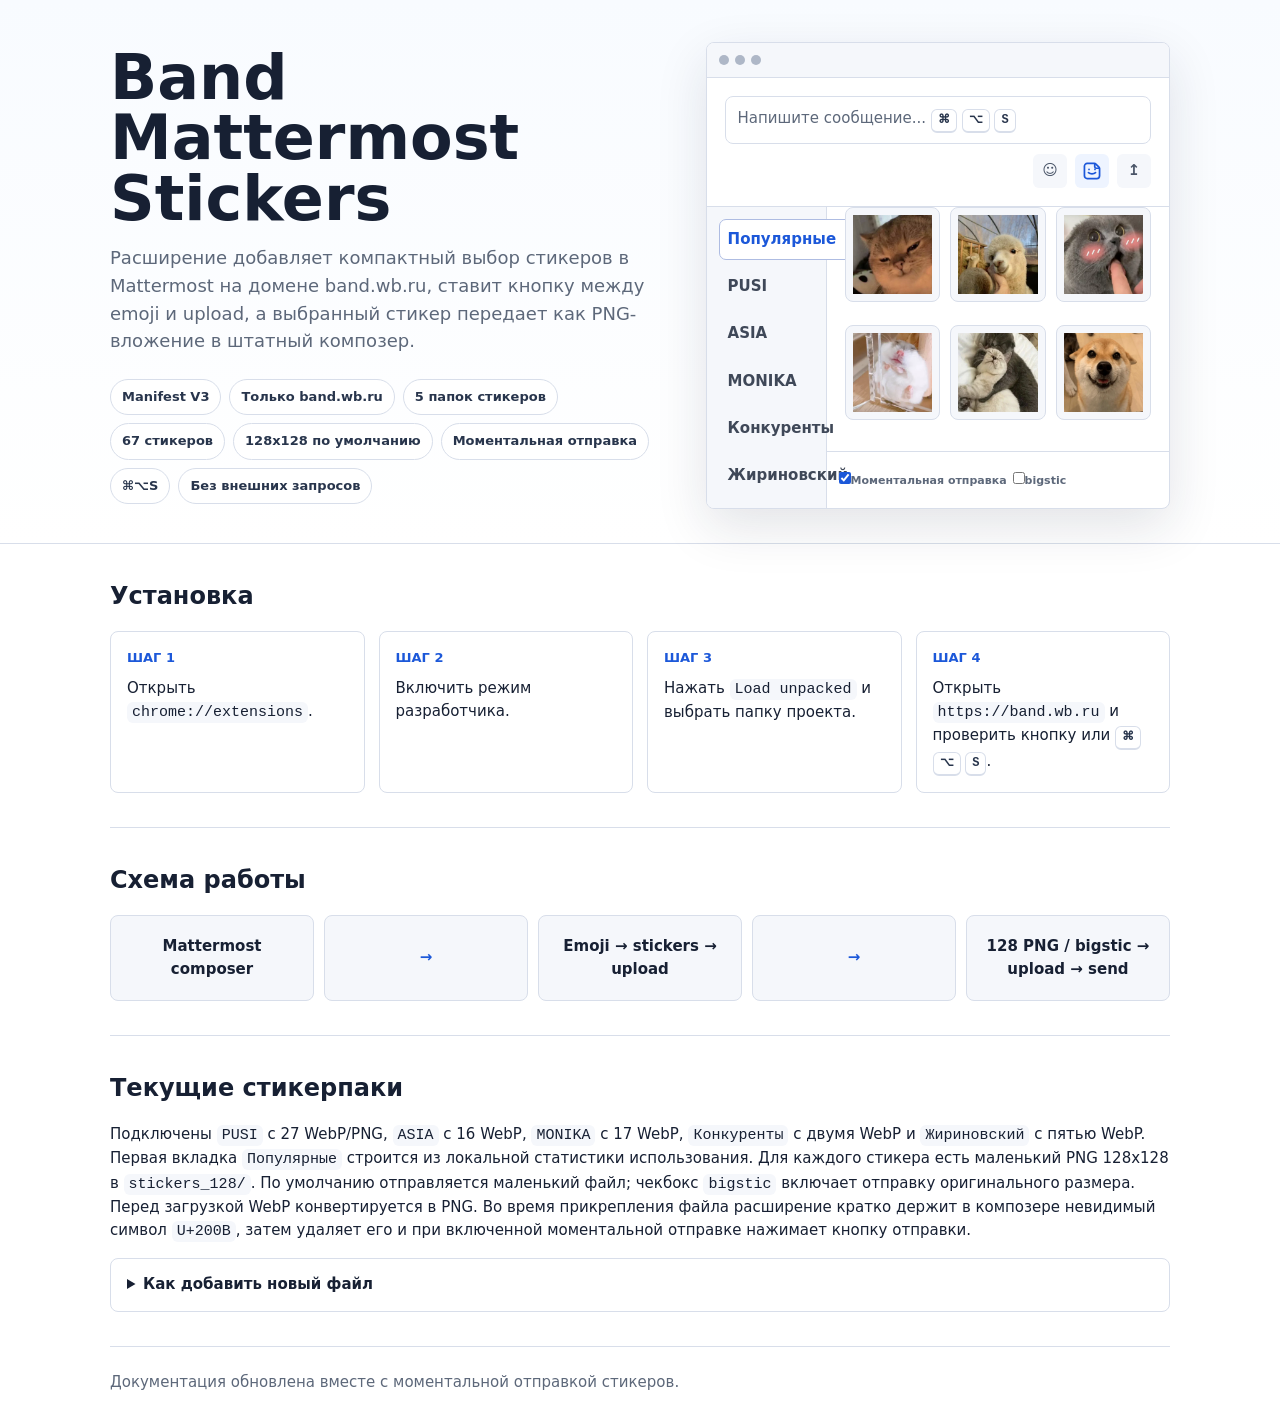
==== docs/index.html @ ec5d838d "Инициализация Chrome Extension Band Mattermost Stickers v0.1.0 Описание Создана полная структура Chr" ====
<!doctype html>
<html lang="ru">
  <head>
    <meta charset="utf-8">
    <meta name="viewport" content="width=device-width, initial-scale=1">
    <title>Band Mattermost Stickers</title>
    <style>
      :root {
        color-scheme: light;
        --ink: #172033;
        --muted: #5d687a;
        --line: #d8deea;
        --soft: #f5f7fb;
        --accent: #1c58d9;
        --ok: #287a3e;
      }

      * {
        box-sizing: border-box;
      }

      body {
        margin: 0;
        background: #ffffff;
        color: var(--ink);
        font: 15px/1.55 Inter, ui-sans-serif, system-ui, -apple-system, BlinkMacSystemFont, "Segoe UI", sans-serif;
      }

      header {
        border-bottom: 1px solid var(--line);
        background: linear-gradient(180deg, #f8fbff 0%, #ffffff 100%);
      }

      main,
      .hero-inner {
        width: min(1060px, calc(100% - 32px));
        margin: 0 auto;
      }

      .hero-inner {
        display: grid;
        grid-template-columns: minmax(0, 1.1fr) minmax(280px, 0.9fr);
        gap: 28px;
        align-items: center;
        min-height: 420px;
        padding: 42px 0 34px;
      }

      h1,
      h2,
      h3,
      p {
        margin-top: 0;
      }

      h1 {
        margin-bottom: 14px;
        font-size: clamp(34px, 6vw, 62px);
        line-height: 0.98;
        letter-spacing: 0;
      }

      h2 {
        margin-bottom: 16px;
        font-size: 24px;
        letter-spacing: 0;
      }

      .lead {
        max-width: 640px;
        color: var(--muted);
        font-size: 18px;
      }

      .badges {
        display: flex;
        flex-wrap: wrap;
        gap: 8px;
        margin-top: 24px;
      }

      .badge {
        border: 1px solid var(--line);
        border-radius: 999px;
        padding: 7px 11px;
        background: #ffffff;
        color: #28354c;
        font-weight: 650;
        font-size: 13px;
      }

      .preview {
        border: 1px solid var(--line);
        border-radius: 8px;
        background: #ffffff;
        box-shadow: 0 18px 52px rgba(25, 37, 58, 0.12);
        overflow: hidden;
      }

      .preview-top {
        display: flex;
        gap: 6px;
        padding: 12px;
        border-bottom: 1px solid var(--line);
        background: var(--soft);
      }

      .dot {
        width: 10px;
        height: 10px;
        border-radius: 50%;
        background: #aeb7c7;
      }

      .composer {
        display: grid;
        gap: 10px;
        padding: 18px;
      }

      .input-demo {
        min-height: 42px;
        border: 1px solid var(--line);
        border-radius: 8px;
        padding: 10px 12px;
        color: var(--muted);
      }

      .sticker-button {
        display: grid;
        place-items: center;
        width: 34px;
        height: 34px;
        border: 0;
        border-radius: 6px;
        background: #eef4ff;
        color: var(--accent);
        font-size: 20px;
        font-weight: 800;
      }

      .sticker-button svg {
        width: 22px;
        height: 22px;
        fill: none;
        stroke: currentColor;
        stroke-linecap: round;
        stroke-linejoin: round;
        stroke-width: 1.9;
      }

      .action-row {
        display: flex;
        gap: 8px;
        align-items: center;
        justify-content: flex-end;
      }

      .icon-demo {
        display: grid;
        place-items: center;
        width: 34px;
        height: 34px;
        border-radius: 6px;
        background: var(--soft);
        color: #4a5568;
        font-weight: 800;
      }

      .picker-demo {
        display: grid;
        grid-template-columns: 120px 1fr;
        border-top: 1px solid var(--line);
      }

      .picker-panel-demo {
        display: grid;
      }

      .pack-list-demo {
        display: grid;
        align-content: start;
        gap: 6px;
        border-right: 1px solid var(--line);
        background: var(--soft);
        padding: 12px;
      }

      .pack-demo {
        border: 1px solid transparent;
        border-radius: 7px;
        padding: 8px;
        color: #3f4858;
        font-weight: 700;
      }

      .pack-demo.is-active {
        border-color: #aebce2;
        background: #ffffff;
        color: var(--accent);
      }

      .picker-footer-demo {
        display: flex;
        align-items: center;
        gap: 6px;
        border-top: 1px solid var(--line);
        padding: 7px 12px;
        color: var(--muted);
        font-size: 11px;
        font-weight: 650;
      }

      .picker-footer-demo input {
        width: 12px;
        height: 12px;
        margin: 0;
        accent-color: var(--accent);
      }

      .sticker-grid {
        display: grid;
        grid-template-columns: repeat(3, 1fr);
        gap: 10px;
        padding: 0 18px 18px;
      }

      .sticker-grid img {
        width: 100%;
        aspect-ratio: 1;
        border: 1px solid var(--line);
        border-radius: 8px;
        background: var(--soft);
        object-fit: contain;
        padding: 7px;
      }

      section {
        padding: 34px 0;
        border-bottom: 1px solid var(--line);
      }

      .steps {
        display: grid;
        grid-template-columns: repeat(4, 1fr);
        gap: 14px;
      }

      .step {
        border: 1px solid var(--line);
        border-radius: 8px;
        padding: 16px;
        background: #ffffff;
      }

      .step strong {
        display: block;
        margin-bottom: 8px;
        color: var(--accent);
        font-size: 13px;
        text-transform: uppercase;
      }

      .flow {
        display: grid;
        grid-template-columns: repeat(5, minmax(0, 1fr));
        gap: 10px;
        align-items: stretch;
      }

      .node {
        display: grid;
        place-items: center;
        min-height: 86px;
        border: 1px solid var(--line);
        border-radius: 8px;
        background: var(--soft);
        padding: 12px;
        text-align: center;
        font-weight: 700;
      }

      .arrow {
        color: var(--accent);
      }

      details {
        border: 1px solid var(--line);
        border-radius: 8px;
        padding: 14px 16px;
        background: #ffffff;
      }

      summary {
        cursor: pointer;
        font-weight: 750;
      }

      code {
        border-radius: 6px;
        background: var(--soft);
        padding: 2px 5px;
      }

      kbd {
        display: inline-block;
        border: 1px solid var(--line);
        border-bottom-width: 2px;
        border-radius: 6px;
        background: #ffffff;
        padding: 2px 6px;
        color: #28354c;
        font: 700 12px/1.4 ui-monospace, SFMono-Regular, Menlo, Monaco, Consolas, monospace;
      }

      footer {
        padding: 24px 0 36px;
        color: var(--muted);
      }

      @media (max-width: 760px) {
        .hero-inner,
        .steps,
        .flow {
          grid-template-columns: 1fr;
        }

        .arrow {
          min-height: auto;
        }
      }
    </style>
  </head>
  <body>
    <header>
      <div class="hero-inner">
        <div>
          <h1>Band Mattermost Stickers</h1>
        <p class="lead">Расширение добавляет компактный выбор стикеров в Mattermost на домене band.wb.ru, ставит кнопку между emoji и upload, а выбранный стикер передает как PNG-вложение в штатный композер.</p>
          <div class="badges" aria-label="Ключевые параметры">
            <span class="badge">Manifest V3</span>
            <span class="badge">Только band.wb.ru</span>
            <span class="badge">5 папок стикеров</span>
            <span class="badge">67 стикеров</span>
            <span class="badge">128x128 по умолчанию</span>
            <span class="badge">Моментальная отправка</span>
            <span class="badge">⌘⌥S</span>
            <span class="badge">Без внешних запросов</span>
          </div>
        </div>
        <div class="preview" aria-label="Превью панели стикеров">
          <div class="preview-top"><span class="dot"></span><span class="dot"></span><span class="dot"></span></div>
          <div class="composer">
            <div class="input-demo">Напишите сообщение... <kbd>⌘</kbd> <kbd>⌥</kbd> <kbd>S</kbd></div>
            <div class="action-row" aria-label="Панель действий композера">
              <div class="icon-demo">☺</div>
              <div class="sticker-button">
                <svg aria-hidden="true" viewBox="0 0 24 24">
                  <path d="M6.75 3.75h7.9c.6 0 1.18.24 1.6.66l3.34 3.34c.42.42.66 1 .66 1.6v7.9a3 3 0 0 1-3 3H6.75a3 3 0 0 1-3-3V6.75a3 3 0 0 1 3-3Z"></path>
                  <path d="M15 4.25v3.1c0 .91.74 1.65 1.65 1.65h3.1"></path>
                  <path d="M8.15 13.7c1.98 1.8 5.72 1.8 7.7 0"></path>
                  <path d="M8.75 10.25h.01"></path>
                  <path d="M15.25 10.25h.01"></path>
                </svg>
              </div>
              <div class="icon-demo">↥</div>
            </div>
          </div>
          <div class="picker-demo">
            <div class="pack-list-demo">
              <div class="pack-demo is-active">Популярные</div>
              <div class="pack-demo">PUSI</div>
              <div class="pack-demo">ASIA</div>
              <div class="pack-demo">MONIKA</div>
              <div class="pack-demo">Конкуренты</div>
              <div class="pack-demo">Жириновский</div>
            </div>
            <div class="picker-panel-demo">
              <div class="sticker-grid">
                <img src="../stickers/PUSI/chpic.su_-_puskaduska_001.webp" alt="PUSI 001">
                <img src="../stickers/PUSI/chpic.su_-_puskaduska_003.webp" alt="PUSI 003">
                <img src="../stickers/PUSI/chpic.su_-_puskaduska_004.webp" alt="PUSI 004">
                <img src="../stickers/PUSI/chpic.su_-_puskaduska_005.webp" alt="PUSI 005">
                <img src="../stickers/PUSI/chpic.su_-_puskaduska_006.webp" alt="PUSI 006">
                <img src="../stickers/PUSI/chpic.su_-_puskaduska_047.png" alt="PUSI 047">
              </div>
              <div class="picker-footer-demo">
                <label><input type="checkbox" checked>Моментальная отправка</label>
                <label><input type="checkbox">bigstic</label>
              </div>
            </div>
          </div>
        </div>
      </div>
    </header>

    <main>
      <section>
        <h2>Установка</h2>
        <div class="steps">
          <div class="step"><strong>Шаг 1</strong>Открыть <code>chrome://extensions</code>.</div>
          <div class="step"><strong>Шаг 2</strong>Включить режим разработчика.</div>
          <div class="step"><strong>Шаг 3</strong>Нажать <code>Load unpacked</code> и выбрать папку проекта.</div>
          <div class="step"><strong>Шаг 4</strong>Открыть <code>https://band.wb.ru</code> и проверить кнопку или <kbd>⌘</kbd> <kbd>⌥</kbd> <kbd>S</kbd>.</div>
        </div>
      </section>

      <section>
        <h2>Схема работы</h2>
        <div class="flow" aria-label="Схема работы расширения">
          <div class="node">Mattermost composer</div>
          <div class="node arrow">→</div>
          <div class="node">Emoji → stickers → upload</div>
          <div class="node arrow">→</div>
          <div class="node">128 PNG / bigstic → upload → send</div>
        </div>
      </section>

      <section>
        <h2>Текущие стикерпаки</h2>
        <p>Подключены <code>PUSI</code> с 27 WebP/PNG, <code>ASIA</code> с 16 WebP, <code>MONIKA</code> с 17 WebP, <code>Конкуренты</code> с двумя WebP и <code>Жириновский</code> с пятью WebP. Первая вкладка <code>Популярные</code> строится из локальной статистики использования. Для каждого стикера есть маленький PNG 128x128 в <code>stickers_128/</code>. По умолчанию отправляется маленький файл; чекбокс <code>bigstic</code> включает отправку оригинального размера. Перед загрузкой WebP конвертируется в PNG. Во время прикрепления файла расширение кратко держит в композере невидимый символ <code>U+200B</code>, затем удаляет его и при включенной моментальной отправке нажимает кнопку отправки.</p>
        <details>
          <summary>Как добавить новый файл</summary>
          <p>Добавьте WebP или PNG в папку нужного пака, сгенерируйте PNG 128x128 в <code>stickers_128/</code>, затем зарегистрируйте <code>path</code> и <code>smallPath</code> в <code>src/stickers.js</code> и разрешите оба файла в <code>manifest.json</code>. Для технических папок используйте ASCII-имена, например <code>stickers/ZHIRINOVSKIY/</code>. Новый пак добавляется отдельным объектом в <code>window.BAND_STICKER_PACKS</code>.</p>
        </details>
      </section>

      <footer>
        Документация обновлена вместе с моментальной отправкой стикеров.
      </footer>
    </main>
  </body>
</html>
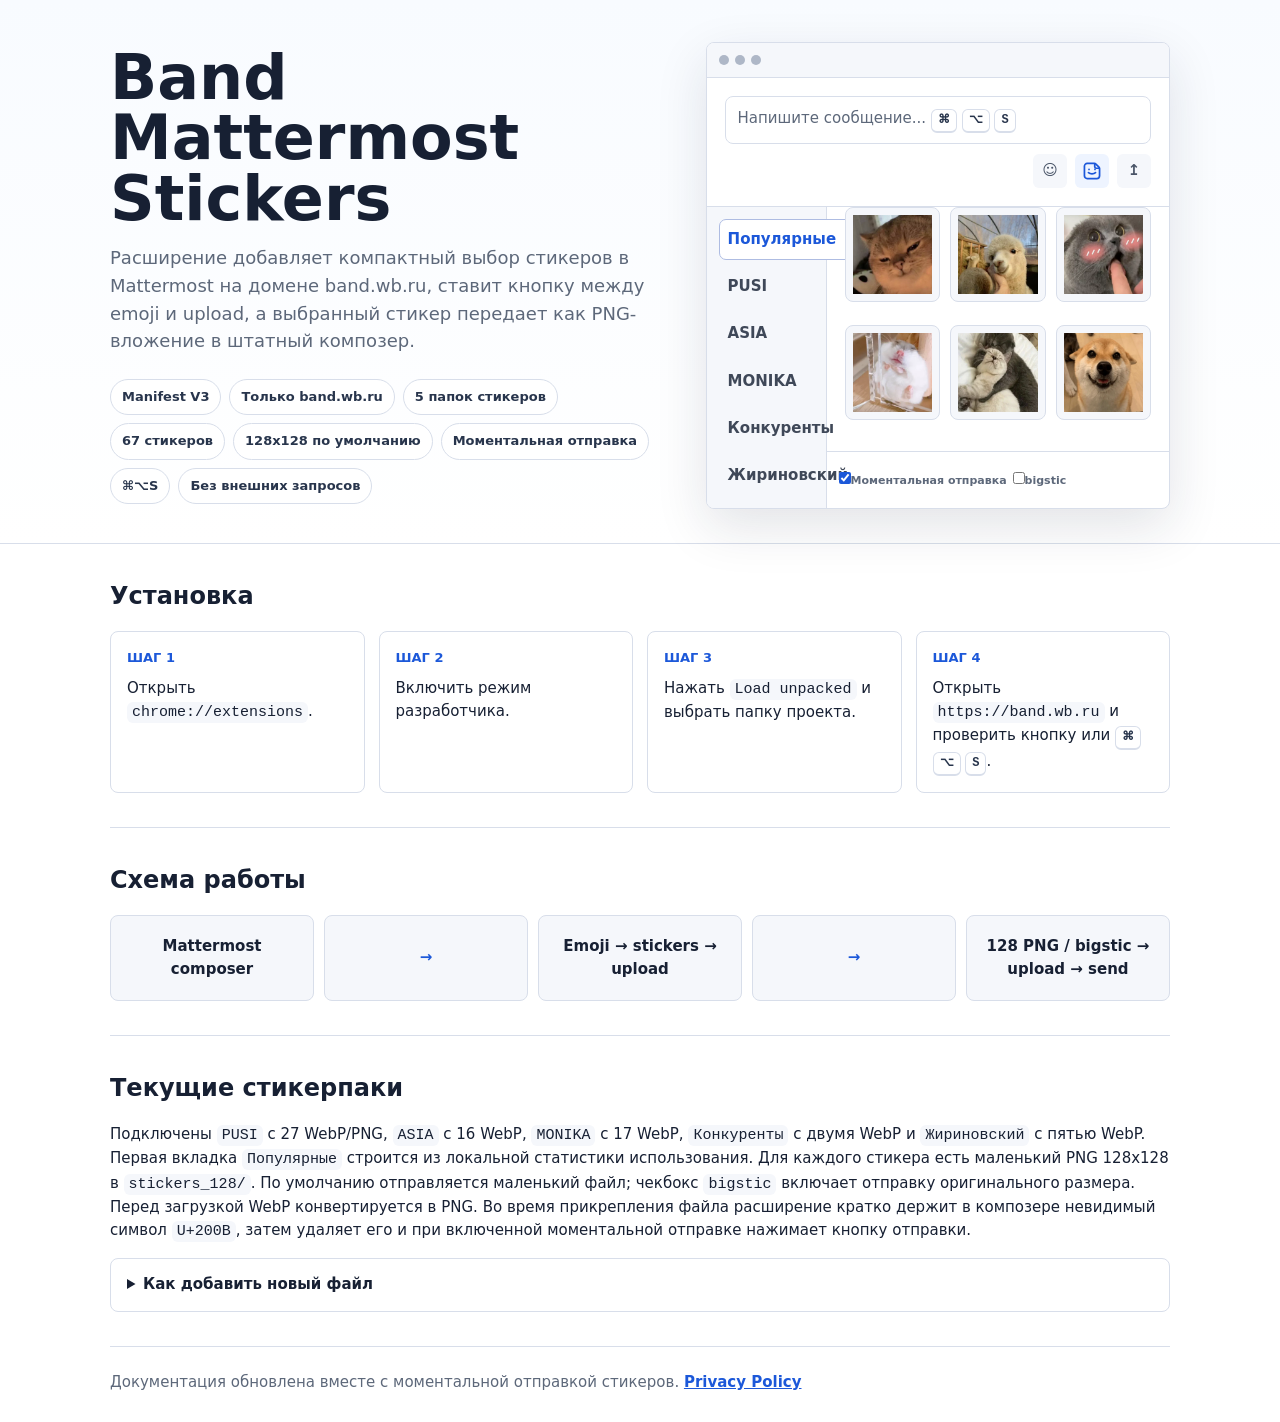
==== commit 6b6f6c1d: "Add Privacy Policy documentation and update footer link in index.html" ====
--- a/docs/index.html
+++ b/docs/index.html
@@ -316,6 +316,11 @@
       footer {
         padding: 24px 0 36px;
         color: var(--muted);
+      }
+
+      footer a {
+        color: var(--accent);
+        font-weight: 700;
       }
 
       @media (max-width: 760px) {
@@ -426,7 +431,7 @@
       </section>
 
       <footer>
-        Документация обновлена вместе с моментальной отправкой стикеров.
+        Документация обновлена вместе с моментальной отправкой стикеров. <a href="./privacy.html">Privacy Policy</a>
       </footer>
     </main>
   </body>
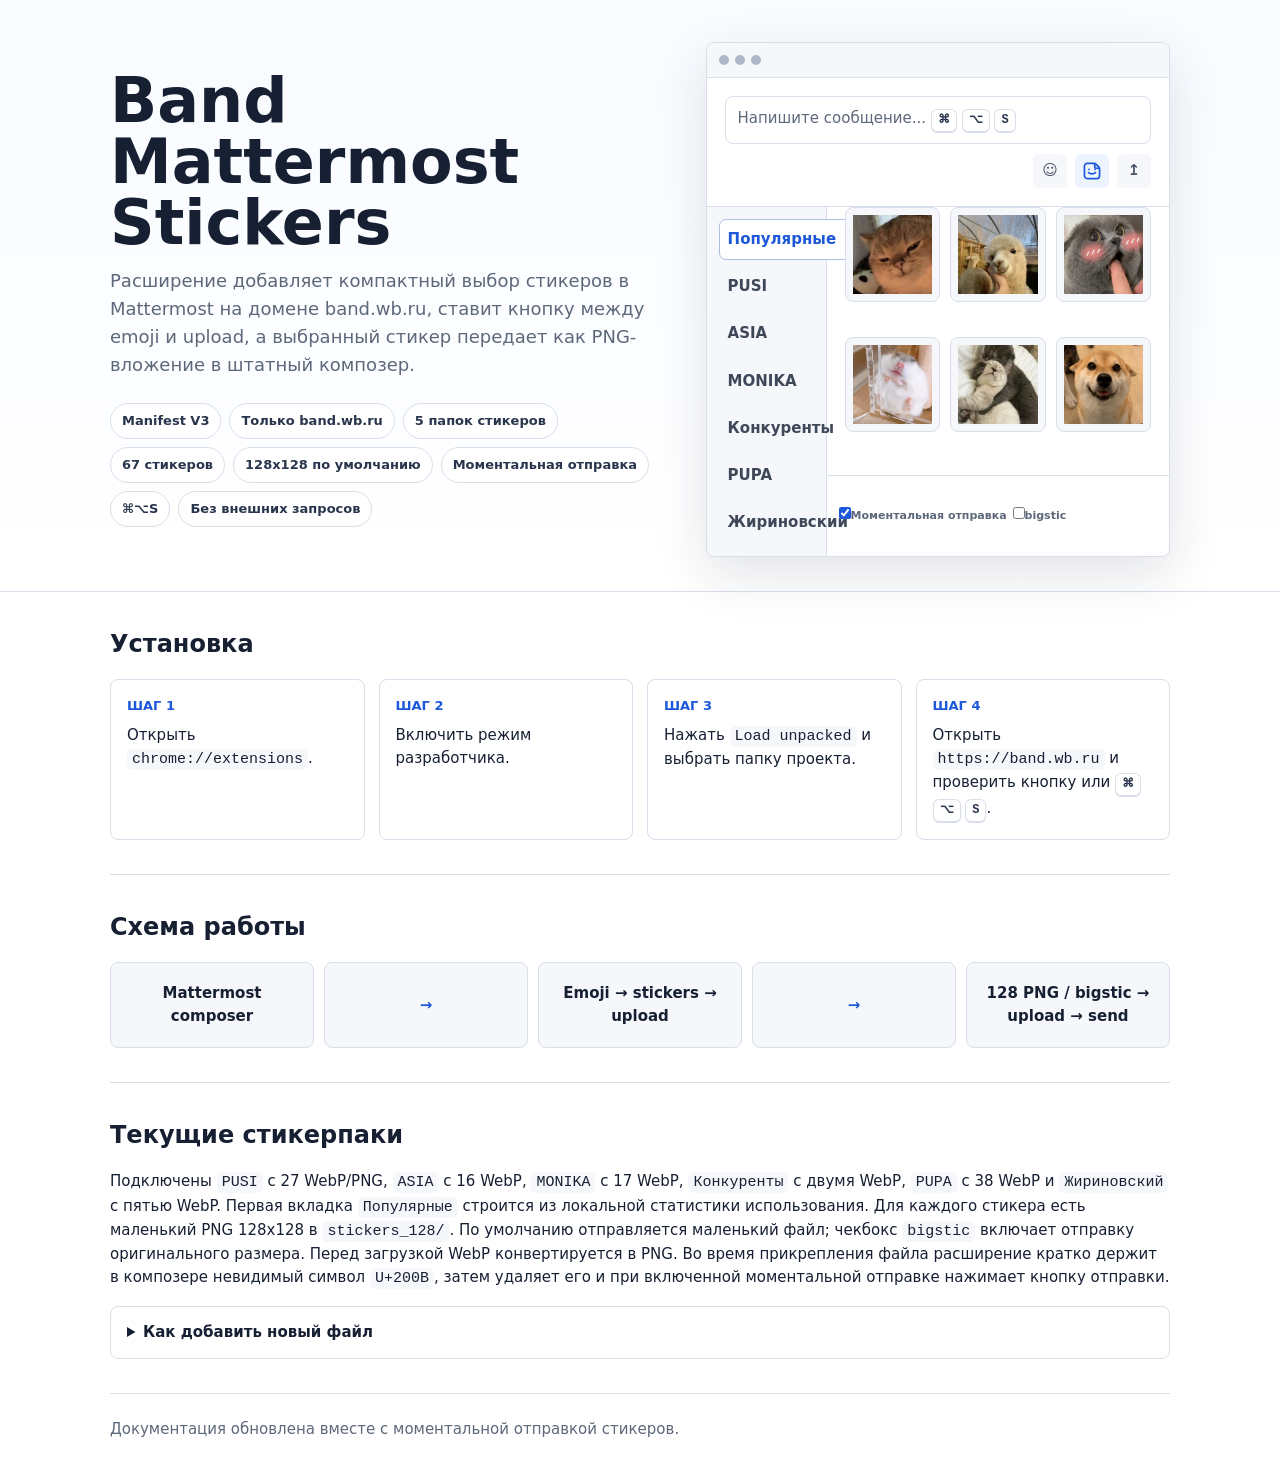
==== commit b9f2263a: "Register PUPA sticker pack" ====
--- a/docs/index.html
+++ b/docs/index.html
@@ -316,11 +316,6 @@
       footer {
         padding: 24px 0 36px;
         color: var(--muted);
-      }
-
-      footer a {
-        color: var(--accent);
-        font-weight: 700;
       }
 
       @media (max-width: 760px) {
@@ -378,6 +373,7 @@
               <div class="pack-demo">ASIA</div>
               <div class="pack-demo">MONIKA</div>
               <div class="pack-demo">Конкуренты</div>
+              <div class="pack-demo">PUPA</div>
               <div class="pack-demo">Жириновский</div>
             </div>
             <div class="picker-panel-demo">
@@ -423,7 +419,7 @@
 
       <section>
         <h2>Текущие стикерпаки</h2>
-        <p>Подключены <code>PUSI</code> с 27 WebP/PNG, <code>ASIA</code> с 16 WebP, <code>MONIKA</code> с 17 WebP, <code>Конкуренты</code> с двумя WebP и <code>Жириновский</code> с пятью WebP. Первая вкладка <code>Популярные</code> строится из локальной статистики использования. Для каждого стикера есть маленький PNG 128x128 в <code>stickers_128/</code>. По умолчанию отправляется маленький файл; чекбокс <code>bigstic</code> включает отправку оригинального размера. Перед загрузкой WebP конвертируется в PNG. Во время прикрепления файла расширение кратко держит в композере невидимый символ <code>U+200B</code>, затем удаляет его и при включенной моментальной отправке нажимает кнопку отправки.</p>
+        <p>Подключены <code>PUSI</code> с 27 WebP/PNG, <code>ASIA</code> с 16 WebP, <code>MONIKA</code> с 17 WebP, <code>Конкуренты</code> с двумя WebP, <code>PUPA</code> с 38 WebP и <code>Жириновский</code> с пятью WebP. Первая вкладка <code>Популярные</code> строится из локальной статистики использования. Для каждого стикера есть маленький PNG 128x128 в <code>stickers_128/</code>. По умолчанию отправляется маленький файл; чекбокс <code>bigstic</code> включает отправку оригинального размера. Перед загрузкой WebP конвертируется в PNG. Во время прикрепления файла расширение кратко держит в композере невидимый символ <code>U+200B</code>, затем удаляет его и при включенной моментальной отправке нажимает кнопку отправки.</p>
         <details>
           <summary>Как добавить новый файл</summary>
           <p>Добавьте WebP или PNG в папку нужного пака, сгенерируйте PNG 128x128 в <code>stickers_128/</code>, затем зарегистрируйте <code>path</code> и <code>smallPath</code> в <code>src/stickers.js</code> и разрешите оба файла в <code>manifest.json</code>. Для технических папок используйте ASCII-имена, например <code>stickers/ZHIRINOVSKIY/</code>. Новый пак добавляется отдельным объектом в <code>window.BAND_STICKER_PACKS</code>.</p>
@@ -431,7 +427,7 @@
       </section>
 
       <footer>
-        Документация обновлена вместе с моментальной отправкой стикеров. <a href="./privacy.html">Privacy Policy</a>
+        Документация обновлена вместе с моментальной отправкой стикеров.
       </footer>
     </main>
   </body>
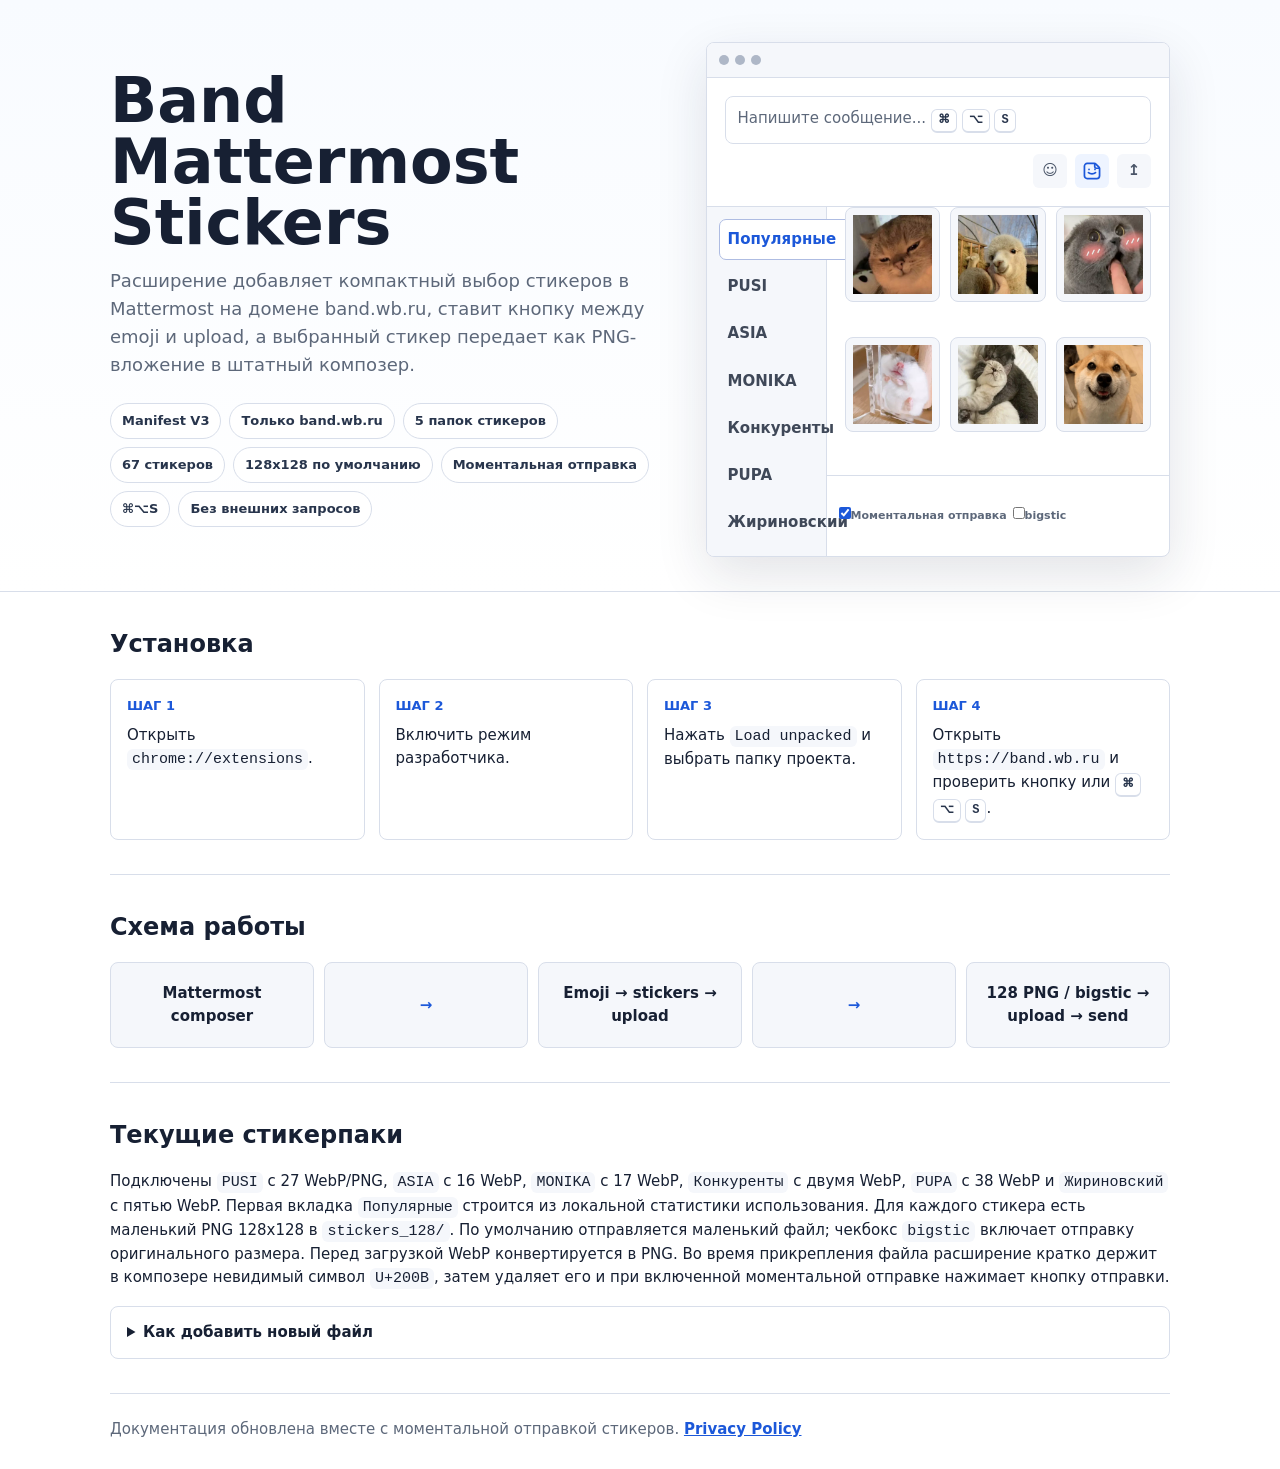
==== commit 73b88bc6: "Merge branch 'pr-Supet1337-main'" ====
--- a/docs/index.html
+++ b/docs/index.html
@@ -316,6 +316,11 @@
       footer {
         padding: 24px 0 36px;
         color: var(--muted);
+      }
+
+      footer a {
+        color: var(--accent);
+        font-weight: 700;
       }
 
       @media (max-width: 760px) {
@@ -427,7 +432,7 @@
       </section>
 
       <footer>
-        Документация обновлена вместе с моментальной отправкой стикеров.
+        Документация обновлена вместе с моментальной отправкой стикеров. <a href="./privacy.html">Privacy Policy</a>
       </footer>
     </main>
   </body>
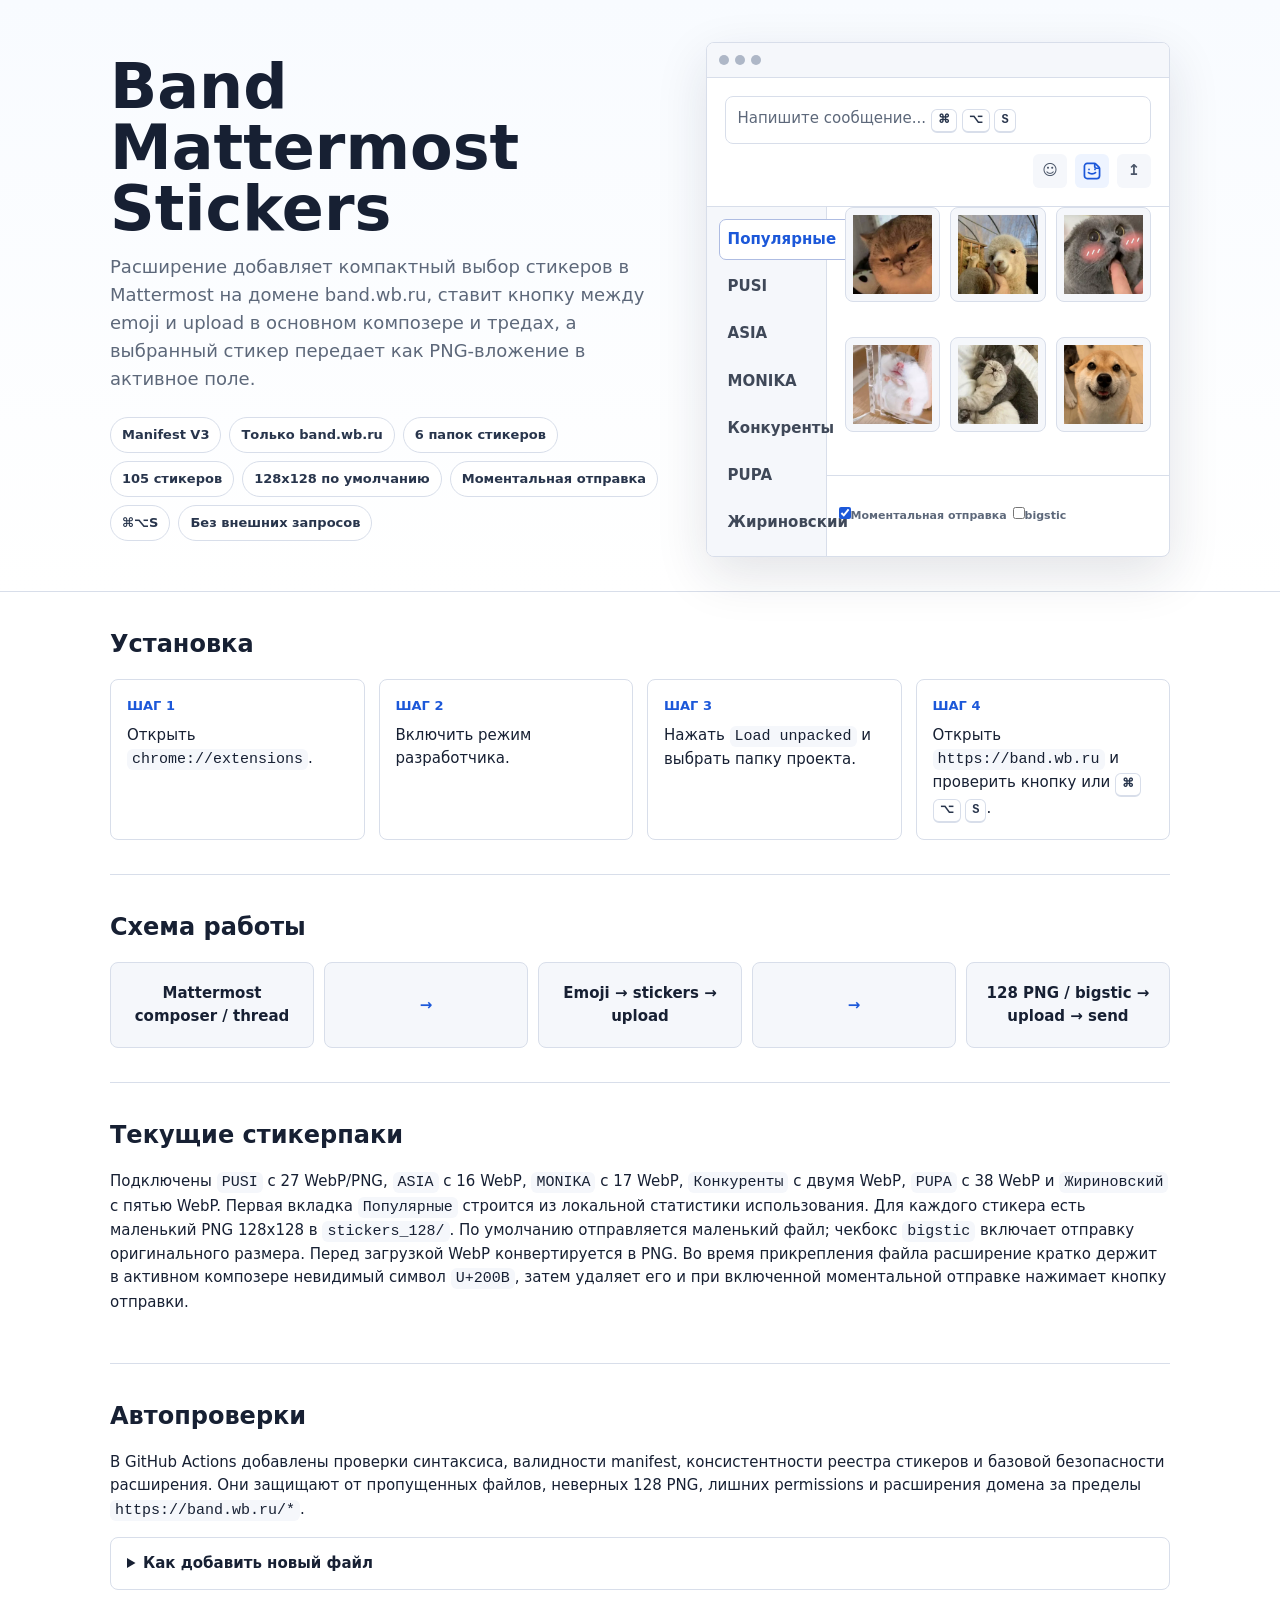
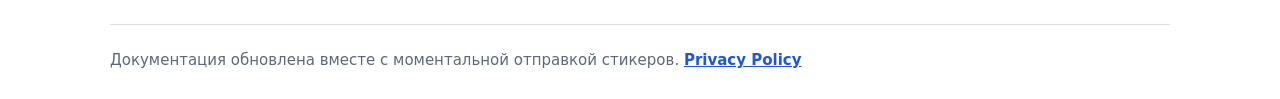
==== commit 80cfd0d6: "Support stickers in threads and add CI checks" ====
--- a/docs/index.html
+++ b/docs/index.html
@@ -341,12 +341,12 @@
       <div class="hero-inner">
         <div>
           <h1>Band Mattermost Stickers</h1>
-        <p class="lead">Расширение добавляет компактный выбор стикеров в Mattermost на домене band.wb.ru, ставит кнопку между emoji и upload, а выбранный стикер передает как PNG-вложение в штатный композер.</p>
+        <p class="lead">Расширение добавляет компактный выбор стикеров в Mattermost на домене band.wb.ru, ставит кнопку между emoji и upload в основном композере и тредах, а выбранный стикер передает как PNG-вложение в активное поле.</p>
           <div class="badges" aria-label="Ключевые параметры">
             <span class="badge">Manifest V3</span>
             <span class="badge">Только band.wb.ru</span>
-            <span class="badge">5 папок стикеров</span>
-            <span class="badge">67 стикеров</span>
+            <span class="badge">6 папок стикеров</span>
+            <span class="badge">105 стикеров</span>
             <span class="badge">128x128 по умолчанию</span>
             <span class="badge">Моментальная отправка</span>
             <span class="badge">⌘⌥S</span>
@@ -414,7 +414,7 @@
       <section>
         <h2>Схема работы</h2>
         <div class="flow" aria-label="Схема работы расширения">
-          <div class="node">Mattermost composer</div>
+          <div class="node">Mattermost composer / thread</div>
           <div class="node arrow">→</div>
           <div class="node">Emoji → stickers → upload</div>
           <div class="node arrow">→</div>
@@ -424,7 +424,12 @@
 
       <section>
         <h2>Текущие стикерпаки</h2>
-        <p>Подключены <code>PUSI</code> с 27 WebP/PNG, <code>ASIA</code> с 16 WebP, <code>MONIKA</code> с 17 WebP, <code>Конкуренты</code> с двумя WebP, <code>PUPA</code> с 38 WebP и <code>Жириновский</code> с пятью WebP. Первая вкладка <code>Популярные</code> строится из локальной статистики использования. Для каждого стикера есть маленький PNG 128x128 в <code>stickers_128/</code>. По умолчанию отправляется маленький файл; чекбокс <code>bigstic</code> включает отправку оригинального размера. Перед загрузкой WebP конвертируется в PNG. Во время прикрепления файла расширение кратко держит в композере невидимый символ <code>U+200B</code>, затем удаляет его и при включенной моментальной отправке нажимает кнопку отправки.</p>
+        <p>Подключены <code>PUSI</code> с 27 WebP/PNG, <code>ASIA</code> с 16 WebP, <code>MONIKA</code> с 17 WebP, <code>Конкуренты</code> с двумя WebP, <code>PUPA</code> с 38 WebP и <code>Жириновский</code> с пятью WebP. Первая вкладка <code>Популярные</code> строится из локальной статистики использования. Для каждого стикера есть маленький PNG 128x128 в <code>stickers_128/</code>. По умолчанию отправляется маленький файл; чекбокс <code>bigstic</code> включает отправку оригинального размера. Перед загрузкой WebP конвертируется в PNG. Во время прикрепления файла расширение кратко держит в активном композере невидимый символ <code>U+200B</code>, затем удаляет его и при включенной моментальной отправке нажимает кнопку отправки.</p>
+      </section>
+
+      <section>
+        <h2>Автопроверки</h2>
+        <p>В GitHub Actions добавлены проверки синтаксиса, валидности manifest, консистентности реестра стикеров и базовой безопасности расширения. Они защищают от пропущенных файлов, неверных 128 PNG, лишних permissions и расширения домена за пределы <code>https://band.wb.ru/*</code>.</p>
         <details>
           <summary>Как добавить новый файл</summary>
           <p>Добавьте WebP или PNG в папку нужного пака, сгенерируйте PNG 128x128 в <code>stickers_128/</code>, затем зарегистрируйте <code>path</code> и <code>smallPath</code> в <code>src/stickers.js</code> и разрешите оба файла в <code>manifest.json</code>. Для технических папок используйте ASCII-имена, например <code>stickers/ZHIRINOVSKIY/</code>. Новый пак добавляется отдельным объектом в <code>window.BAND_STICKER_PACKS</code>.</p>
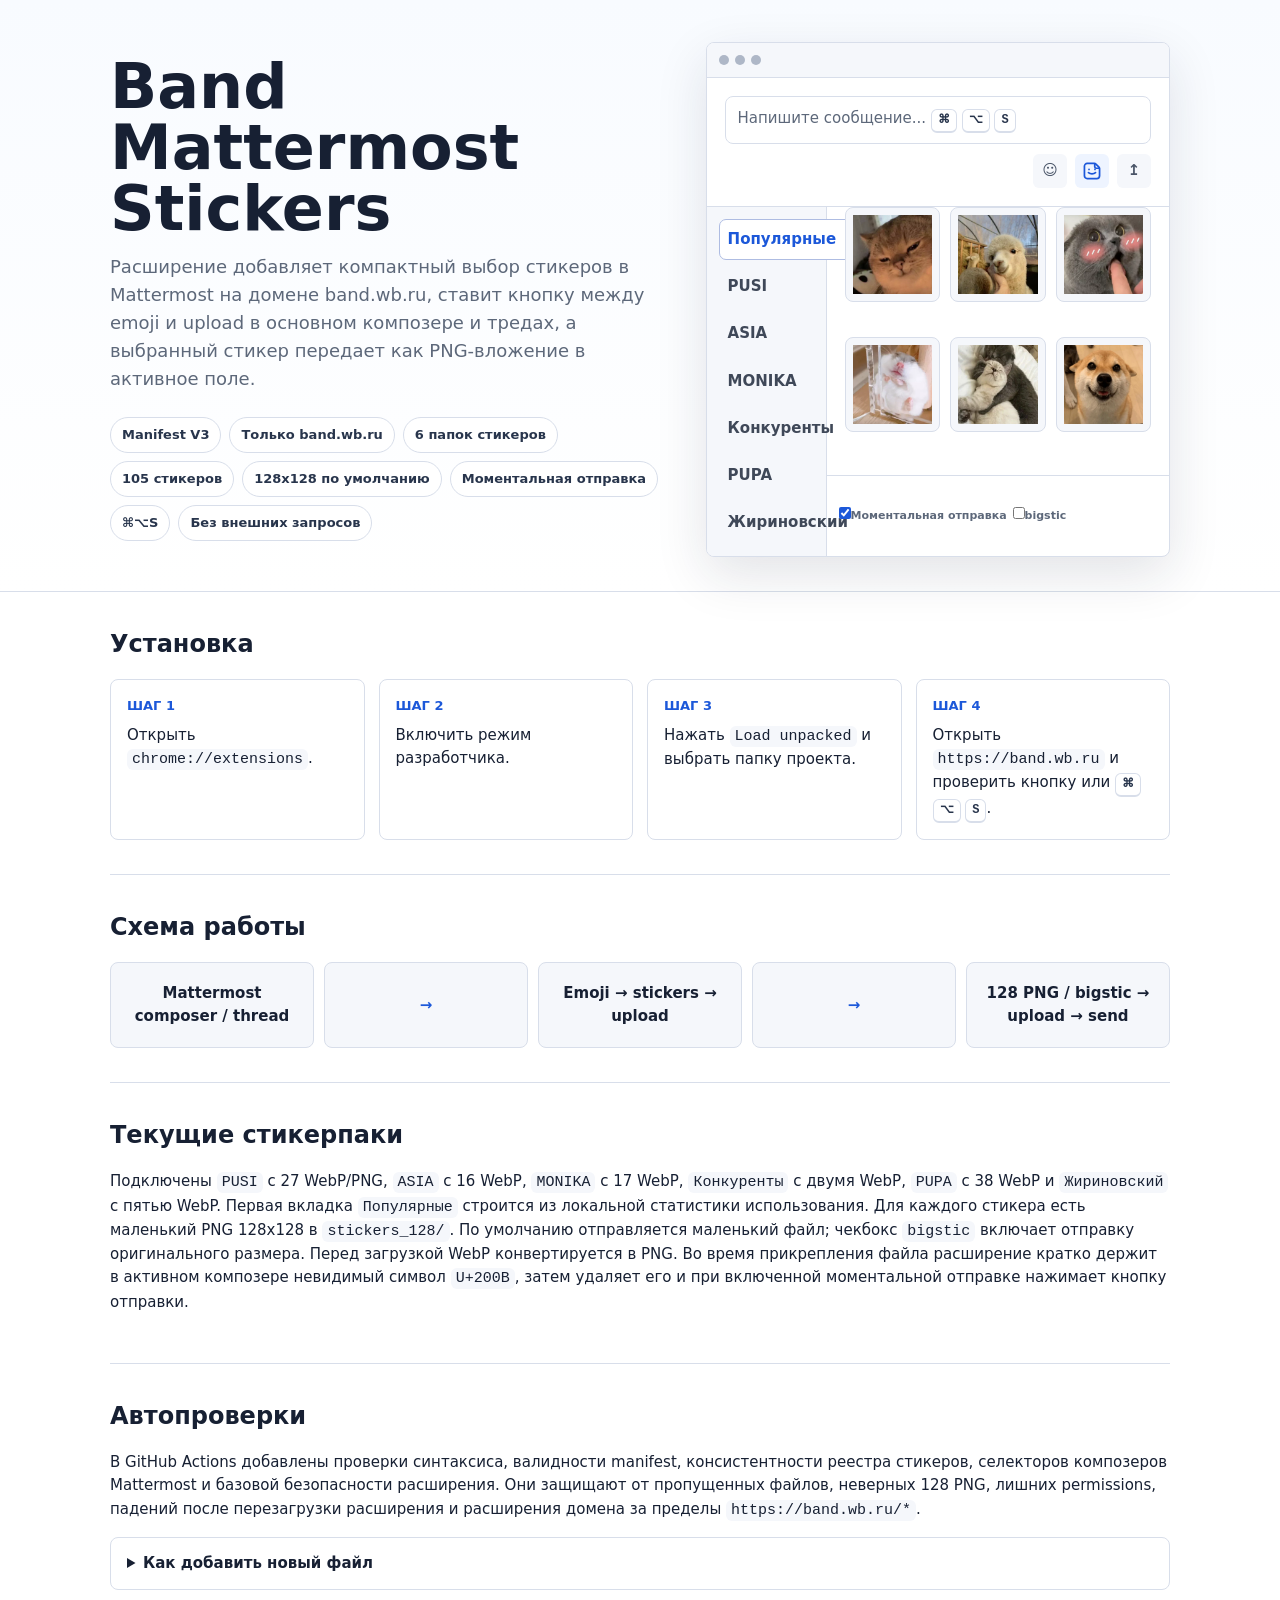
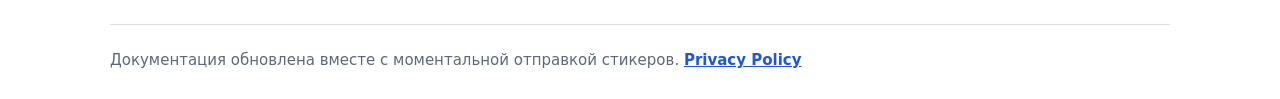
==== commit fec19220: "Fix discussion composer stickers" ====
--- a/docs/index.html
+++ b/docs/index.html
@@ -429,7 +429,7 @@
 
       <section>
         <h2>Автопроверки</h2>
-        <p>В GitHub Actions добавлены проверки синтаксиса, валидности manifest, консистентности реестра стикеров и базовой безопасности расширения. Они защищают от пропущенных файлов, неверных 128 PNG, лишних permissions и расширения домена за пределы <code>https://band.wb.ru/*</code>.</p>
+        <p>В GitHub Actions добавлены проверки синтаксиса, валидности manifest, консистентности реестра стикеров, селекторов композеров Mattermost и базовой безопасности расширения. Они защищают от пропущенных файлов, неверных 128 PNG, лишних permissions, падений после перезагрузки расширения и расширения домена за пределы <code>https://band.wb.ru/*</code>.</p>
         <details>
           <summary>Как добавить новый файл</summary>
           <p>Добавьте WebP или PNG в папку нужного пака, сгенерируйте PNG 128x128 в <code>stickers_128/</code>, затем зарегистрируйте <code>path</code> и <code>smallPath</code> в <code>src/stickers.js</code> и разрешите оба файла в <code>manifest.json</code>. Для технических папок используйте ASCII-имена, например <code>stickers/ZHIRINOVSKIY/</code>. Новый пак добавляется отдельным объектом в <code>window.BAND_STICKER_PACKS</code>.</p>
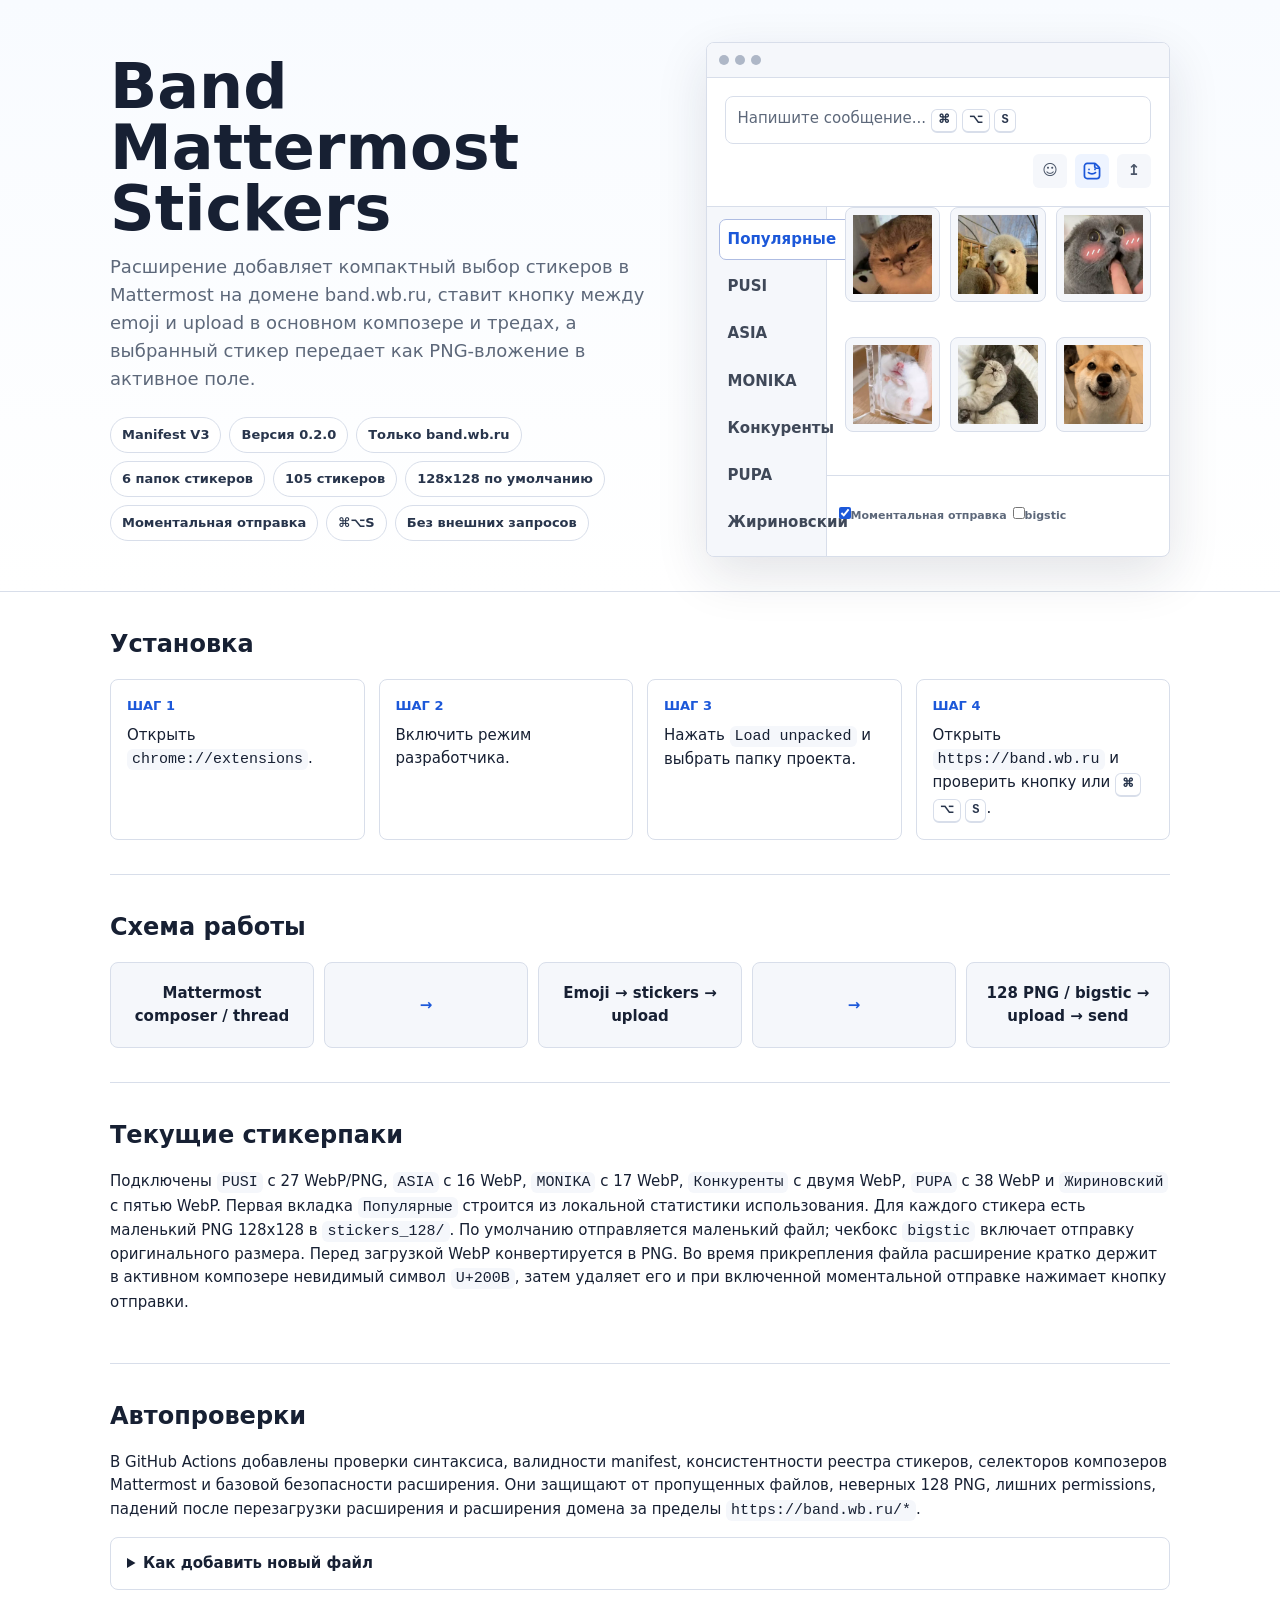
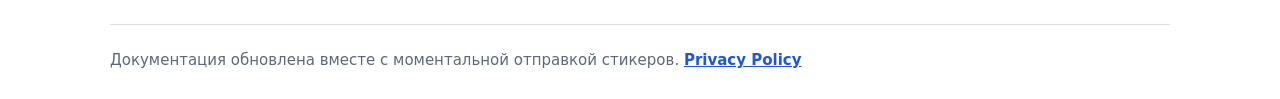
==== commit cd4df783: "Release version 0.2.0" ====
--- a/docs/index.html
+++ b/docs/index.html
@@ -344,6 +344,7 @@
         <p class="lead">Расширение добавляет компактный выбор стикеров в Mattermost на домене band.wb.ru, ставит кнопку между emoji и upload в основном композере и тредах, а выбранный стикер передает как PNG-вложение в активное поле.</p>
           <div class="badges" aria-label="Ключевые параметры">
             <span class="badge">Manifest V3</span>
+            <span class="badge">Версия 0.2.0</span>
             <span class="badge">Только band.wb.ru</span>
             <span class="badge">6 папок стикеров</span>
             <span class="badge">105 стикеров</span>
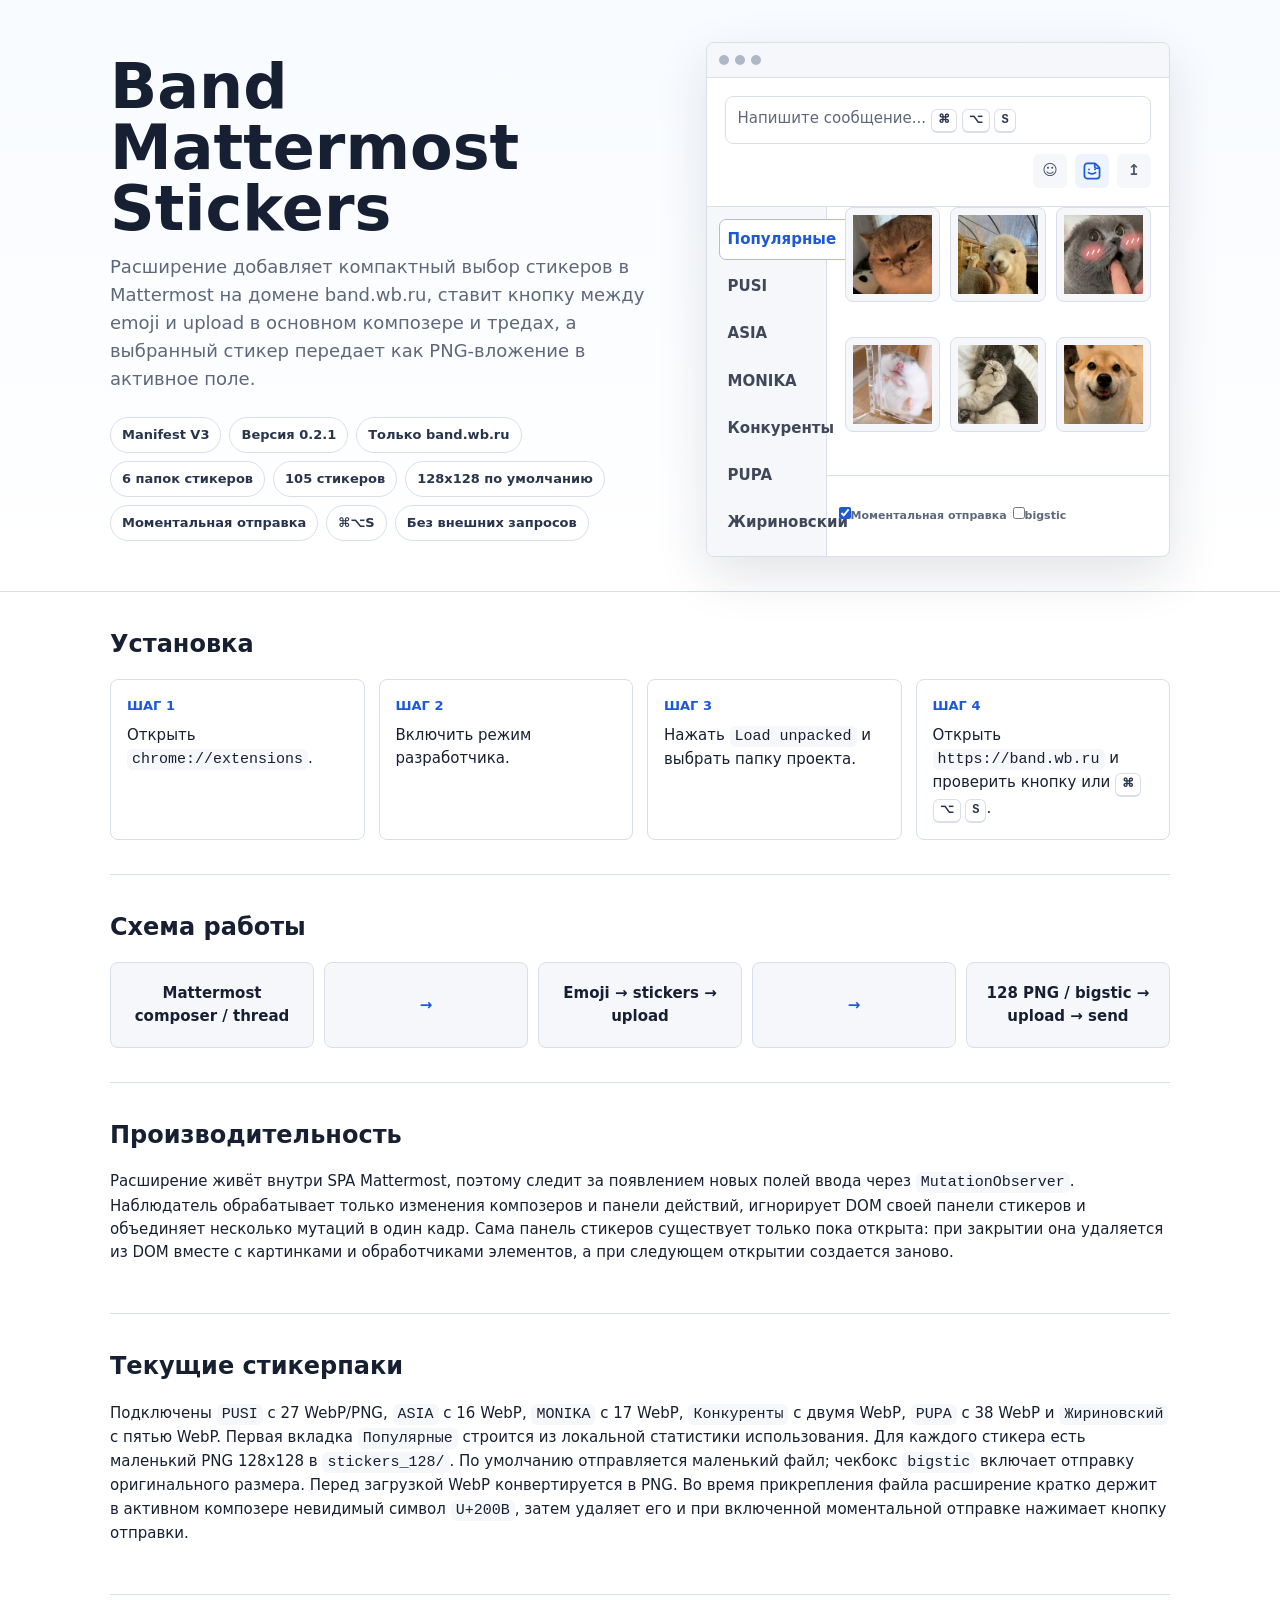
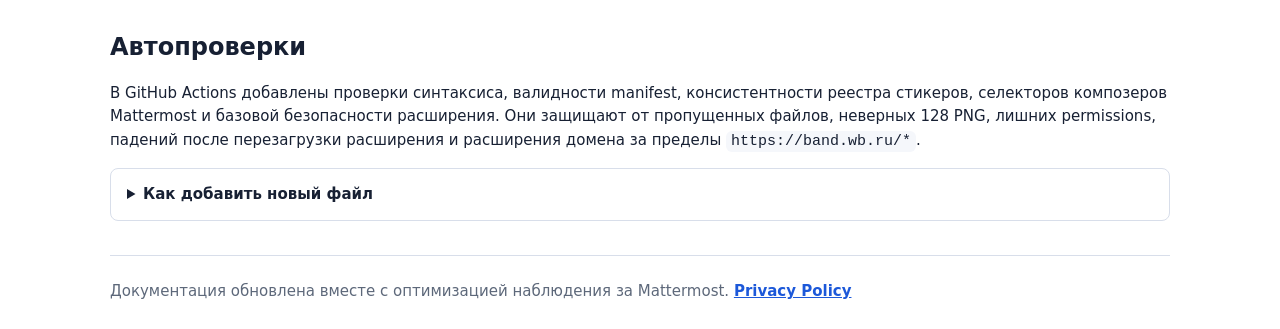
==== commit b571a435: "Update version to 0.2.1 and enhance sticker panel performance and behavior" ====
--- a/docs/index.html
+++ b/docs/index.html
@@ -344,7 +344,7 @@
         <p class="lead">Расширение добавляет компактный выбор стикеров в Mattermost на домене band.wb.ru, ставит кнопку между emoji и upload в основном композере и тредах, а выбранный стикер передает как PNG-вложение в активное поле.</p>
           <div class="badges" aria-label="Ключевые параметры">
             <span class="badge">Manifest V3</span>
-            <span class="badge">Версия 0.2.0</span>
+            <span class="badge">Версия 0.2.1</span>
             <span class="badge">Только band.wb.ru</span>
             <span class="badge">6 папок стикеров</span>
             <span class="badge">105 стикеров</span>
@@ -424,6 +424,11 @@
       </section>
 
       <section>
+        <h2>Производительность</h2>
+        <p>Расширение живёт внутри SPA Mattermost, поэтому следит за появлением новых полей ввода через <code>MutationObserver</code>. Наблюдатель обрабатывает только изменения композеров и панели действий, игнорирует DOM своей панели стикеров и объединяет несколько мутаций в один кадр. Сама панель стикеров существует только пока открыта: при закрытии она удаляется из DOM вместе с картинками и обработчиками элементов, а при следующем открытии создается заново.</p>
+      </section>
+
+      <section>
         <h2>Текущие стикерпаки</h2>
         <p>Подключены <code>PUSI</code> с 27 WebP/PNG, <code>ASIA</code> с 16 WebP, <code>MONIKA</code> с 17 WebP, <code>Конкуренты</code> с двумя WebP, <code>PUPA</code> с 38 WebP и <code>Жириновский</code> с пятью WebP. Первая вкладка <code>Популярные</code> строится из локальной статистики использования. Для каждого стикера есть маленький PNG 128x128 в <code>stickers_128/</code>. По умолчанию отправляется маленький файл; чекбокс <code>bigstic</code> включает отправку оригинального размера. Перед загрузкой WebP конвертируется в PNG. Во время прикрепления файла расширение кратко держит в активном композере невидимый символ <code>U+200B</code>, затем удаляет его и при включенной моментальной отправке нажимает кнопку отправки.</p>
       </section>
@@ -438,7 +443,7 @@
       </section>
 
       <footer>
-        Документация обновлена вместе с моментальной отправкой стикеров. <a href="./privacy.html">Privacy Policy</a>
+        Документация обновлена вместе с оптимизацией наблюдения за Mattermost. <a href="./privacy.html">Privacy Policy</a>
       </footer>
     </main>
   </body>
